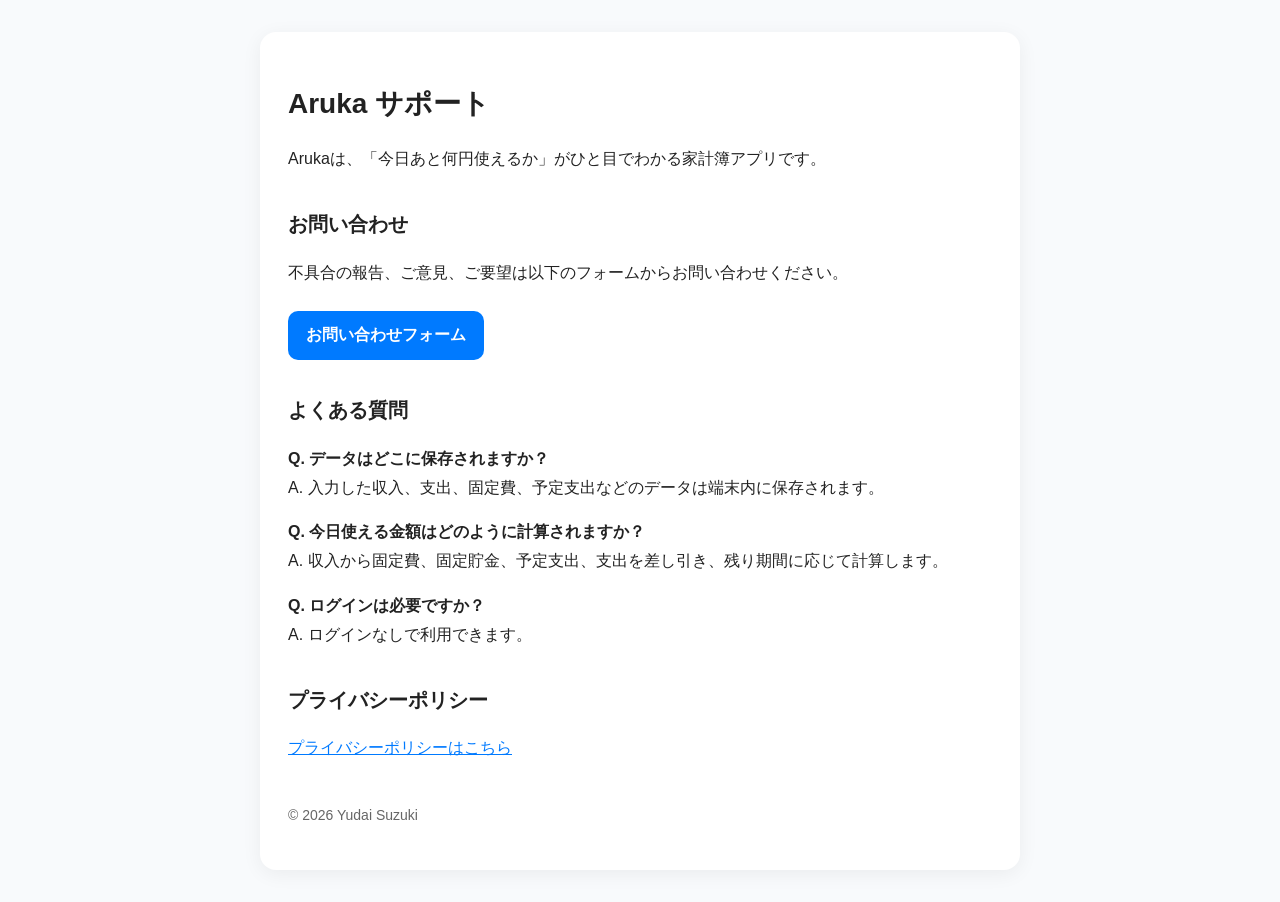
==== index.html @ a2d55c23 "INI" ====
<!DOCTYPE html>
<html lang="ja">
<head>
  <meta charset="UTF-8">
  <meta name="viewport" content="width=device-width, initial-scale=1.0">
  <title>Aruka サポート</title>
  <style>
    body {
      font-family: -apple-system, BlinkMacSystemFont, "Helvetica Neue", Arial, sans-serif;
      line-height: 1.8;
      max-width: 760px;
      margin: 0 auto;
      padding: 32px 20px;
      color: #222;
      background: #f8fafc;
    }
    main {
      background: #fff;
      padding: 28px;
      border-radius: 16px;
      box-shadow: 0 4px 20px rgba(0,0,0,0.06);
    }
    h1 {
      font-size: 28px;
      margin-bottom: 16px;
    }
    h2 {
      margin-top: 32px;
      font-size: 20px;
    }
    a {
      color: #007aff;
    }
    .button {
      display: inline-block;
      margin-top: 8px;
      padding: 10px 18px;
      background: #007aff;
      color: #fff;
      text-decoration: none;
      border-radius: 10px;
      font-weight: 600;
    }
    .footer {
      margin-top: 40px;
      font-size: 14px;
      color: #666;
    }
  </style>
</head>
<body>
  <main>
    <h1>Aruka サポート</h1>

    <p>
      Arukaは、「今日あと何円使えるか」がひと目でわかる家計簿アプリです。
    </p>

    <h2>お問い合わせ</h2>
    <p>
      不具合の報告、ご意見、ご要望は以下のフォームからお問い合わせください。
    </p>

    <p>
      <a class="button" href="ここにGoogleフォームのURLを入れる" target="_blank" rel="noopener">
        お問い合わせフォーム
      </a>
    </p>

    <h2>よくある質問</h2>

    <p>
      <strong>Q. データはどこに保存されますか？</strong><br>
      A. 入力した収入、支出、固定費、予定支出などのデータは端末内に保存されます。
    </p>

    <p>
      <strong>Q. 今日使える金額はどのように計算されますか？</strong><br>
      A. 収入から固定費、固定貯金、予定支出、支出を差し引き、残り期間に応じて計算します。
    </p>

    <p>
      <strong>Q. ログインは必要ですか？</strong><br>
      A. ログインなしで利用できます。
    </p>

    <h2>プライバシーポリシー</h2>
    <p>
      <a href="./privacy.html">プライバシーポリシーはこちら</a>
    </p>

    <p class="footer">
      © 2026 Yudai Suzuki
    </p>
  </main>
</body>
</html>
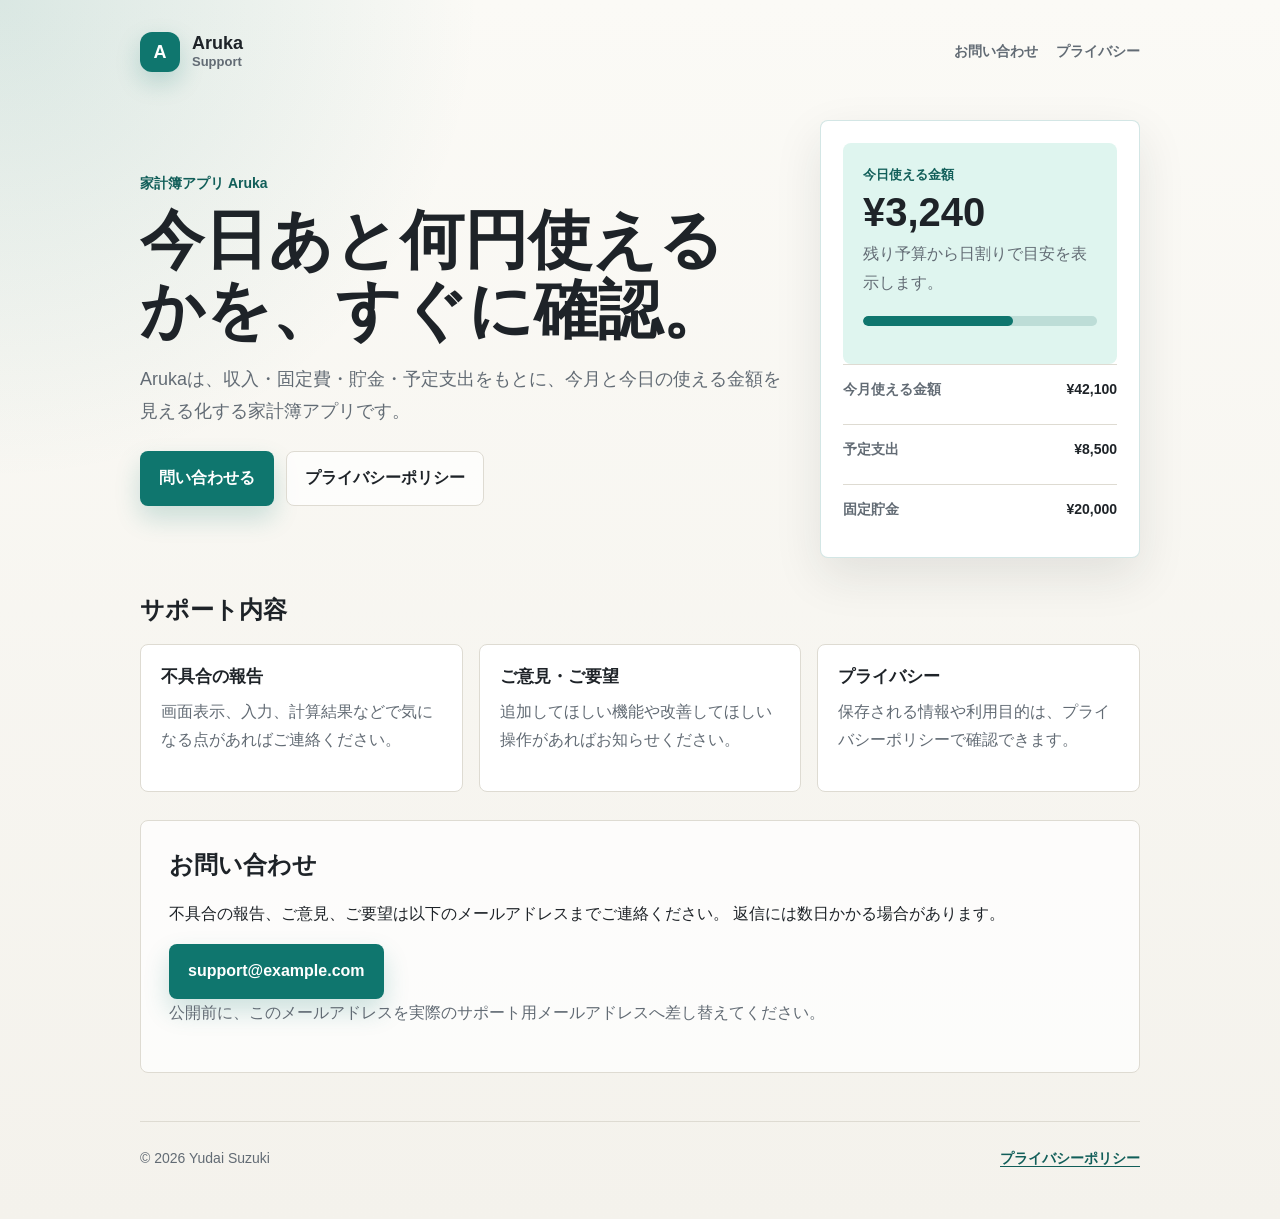
==== commit 4866897e: "修正" ====
--- a/index.html
+++ b/index.html
@@ -4,94 +4,93 @@
   <meta charset="UTF-8">
   <meta name="viewport" content="width=device-width, initial-scale=1.0">
   <title>Aruka サポート</title>
-  <style>
-    body {
-      font-family: -apple-system, BlinkMacSystemFont, "Helvetica Neue", Arial, sans-serif;
-      line-height: 1.8;
-      max-width: 760px;
-      margin: 0 auto;
-      padding: 32px 20px;
-      color: #222;
-      background: #f8fafc;
-    }
-    main {
-      background: #fff;
-      padding: 28px;
-      border-radius: 16px;
-      box-shadow: 0 4px 20px rgba(0,0,0,0.06);
-    }
-    h1 {
-      font-size: 28px;
-      margin-bottom: 16px;
-    }
-    h2 {
-      margin-top: 32px;
-      font-size: 20px;
-    }
-    a {
-      color: #007aff;
-    }
-    .button {
-      display: inline-block;
-      margin-top: 8px;
-      padding: 10px 18px;
-      background: #007aff;
-      color: #fff;
-      text-decoration: none;
-      border-radius: 10px;
-      font-weight: 600;
-    }
-    .footer {
-      margin-top: 40px;
-      font-size: 14px;
-      color: #666;
-    }
-  </style>
+  <meta name="description" content="家計簿アプリ Aruka のサポートページです。お問い合わせ先とプライバシーポリシーを掲載しています。">
+  <link rel="stylesheet" href="./style.css">
 </head>
 <body>
-  <main>
-    <h1>Aruka サポート</h1>
+  <div class="page">
+    <header class="site-header">
+      <a class="brand" href="./index.html" aria-label="Aruka サポート トップ">
+        <span class="brand-mark">A</span>
+        <span>
+          <span class="brand-name">Aruka</span>
+          <span class="brand-label">Support</span>
+        </span>
+      </a>
+      <nav class="nav" aria-label="ページ内メニュー">
+        <a href="#contact">お問い合わせ</a>
+        <a href="./privacy.html">プライバシー</a>
+      </nav>
+    </header>
 
-    <p>
-      Arukaは、「今日あと何円使えるか」がひと目でわかる家計簿アプリです。
-    </p>
+    <main>
+      <section class="hero" aria-labelledby="hero-title">
+        <div>
+          <p class="eyebrow">家計簿アプリ Aruka</p>
+          <h1 id="hero-title">今日あと何円使えるかを、すぐに確認。</h1>
+          <p class="lead">
+            Arukaは、収入・固定費・貯金・予定支出をもとに、今月と今日の使える金額を見える化する家計簿アプリです。
+          </p>
+          <div class="actions">
+            <a class="button" href="#contact">問い合わせる</a>
+            <a class="button secondary" href="./privacy.html">プライバシーポリシー</a>
+          </div>
+        </div>
 
-    <h2>お問い合わせ</h2>
-    <p>
-      不具合の報告、ご意見、ご要望は以下のフォームからお問い合わせください。
-    </p>
+        <aside class="app-panel" aria-label="Arukaの表示イメージ">
+          <div class="amount-card">
+            <p class="amount-label">今日使える金額</p>
+            <p class="amount">¥3,240</p>
+            <p class="note">残り予算から日割りで目安を表示します。</p>
+            <div class="meter" aria-hidden="true"><span></span></div>
+          </div>
+          <ul class="mini-list">
+            <li><span>今月使える金額</span><strong>¥42,100</strong></li>
+            <li><span>予定支出</span><strong>¥8,500</strong></li>
+            <li><span>固定貯金</span><strong>¥20,000</strong></li>
+          </ul>
+        </aside>
+      </section>
 
-    <p>
-      <a class="button" href="ここにGoogleフォームのURLを入れる" target="_blank" rel="noopener">
-        お問い合わせフォーム
-      </a>
-    </p>
+      <section class="section plain" aria-labelledby="features-title">
+        <h2 id="features-title">サポート内容</h2>
+        <div class="grid">
+          <article class="info-card">
+            <h3>不具合の報告</h3>
+            <p>画面表示、入力、計算結果などで気になる点があればご連絡ください。</p>
+          </article>
+          <article class="info-card">
+            <h3>ご意見・ご要望</h3>
+            <p>追加してほしい機能や改善してほしい操作があればお知らせください。</p>
+          </article>
+          <article class="info-card">
+            <h3>プライバシー</h3>
+            <p>保存される情報や利用目的は、プライバシーポリシーで確認できます。</p>
+          </article>
+        </div>
+      </section>
 
-    <h2>よくある質問</h2>
+      <section id="contact" class="section" aria-labelledby="contact-title">
+        <h2 id="contact-title">お問い合わせ</h2>
+        <p>
+          不具合の報告、ご意見、ご要望は以下のメールアドレスまでご連絡ください。
+          返信には数日かかる場合があります。
+        </p>
+        <div class="actions">
+          <a class="button" href="mailto:support@example.com">
+            support@example.com
+          </a>
+        </div>
+        <p class="note">
+          公開前に、このメールアドレスを実際のサポート用メールアドレスへ差し替えてください。
+        </p>
+      </section>
+    </main>
 
-    <p>
-      <strong>Q. データはどこに保存されますか？</strong><br>
-      A. 入力した収入、支出、固定費、予定支出などのデータは端末内に保存されます。
-    </p>
-
-    <p>
-      <strong>Q. 今日使える金額はどのように計算されますか？</strong><br>
-      A. 収入から固定費、固定貯金、予定支出、支出を差し引き、残り期間に応じて計算します。
-    </p>
-
-    <p>
-      <strong>Q. ログインは必要ですか？</strong><br>
-      A. ログインなしで利用できます。
-    </p>
-
-    <h2>プライバシーポリシー</h2>
-    <p>
-      <a href="./privacy.html">プライバシーポリシーはこちら</a>
-    </p>
-
-    <p class="footer">
-      © 2026 Yudai Suzuki
-    </p>
-  </main>
+    <footer class="site-footer">
+      <span>© 2026 Yudai Suzuki</span>
+      <a href="./privacy.html">プライバシーポリシー</a>
+    </footer>
+  </div>
 </body>
-</html>+</html>
--- a/style.css
+++ b/style.css
@@ -0,0 +1,381 @@
+:root {
+  color-scheme: light;
+  --bg: #f4f2ec;
+  --surface: #ffffff;
+  --surface-soft: #f8f7f2;
+  --text: #1e2328;
+  --muted: #626b74;
+  --line: #dedbd2;
+  --accent: #0f766e;
+  --accent-strong: #115e59;
+  --accent-soft: #dff5ef;
+  --shadow: 0 18px 48px rgba(30, 35, 40, 0.10);
+}
+
+* {
+  box-sizing: border-box;
+}
+
+html {
+  scroll-behavior: smooth;
+}
+
+body {
+  margin: 0;
+  color: var(--text);
+  background:
+    radial-gradient(circle at top left, rgba(15, 118, 110, 0.14), transparent 30rem),
+    linear-gradient(180deg, #fbfaf6 0%, var(--bg) 100%);
+  font-family: -apple-system, BlinkMacSystemFont, "Segoe UI", "Hiragino Sans", "Hiragino Kaku Gothic ProN", "Yu Gothic", Meiryo, sans-serif;
+  font-size: 16px;
+  line-height: 1.8;
+  letter-spacing: 0;
+}
+
+a {
+  color: var(--accent-strong);
+  font-weight: 700;
+  text-decoration-thickness: 0.08em;
+  text-underline-offset: 0.18em;
+}
+
+.page {
+  width: min(100%, 1040px);
+  margin: 0 auto;
+  padding: 32px 20px 48px;
+}
+
+.site-header,
+.site-footer {
+  display: flex;
+  align-items: center;
+  justify-content: space-between;
+  gap: 16px;
+}
+
+.site-header {
+  margin-bottom: 48px;
+}
+
+.brand {
+  display: inline-flex;
+  align-items: center;
+  gap: 12px;
+  color: inherit;
+  text-decoration: none;
+}
+
+.brand-mark {
+  display: grid;
+  place-items: center;
+  width: 40px;
+  height: 40px;
+  border-radius: 12px;
+  background: var(--accent);
+  color: #fff;
+  font-size: 18px;
+  font-weight: 800;
+  line-height: 1;
+  box-shadow: 0 10px 24px rgba(15, 118, 110, 0.22);
+}
+
+.brand-name {
+  display: block;
+  font-size: 18px;
+  font-weight: 800;
+  line-height: 1.2;
+}
+
+.brand-label {
+  display: block;
+  color: var(--muted);
+  font-size: 13px;
+  font-weight: 600;
+  line-height: 1.3;
+}
+
+.nav {
+  display: flex;
+  flex-wrap: wrap;
+  gap: 8px 18px;
+}
+
+.nav a {
+  color: var(--muted);
+  font-size: 14px;
+  font-weight: 700;
+  text-decoration: none;
+}
+
+.hero {
+  display: grid;
+  grid-template-columns: minmax(0, 1fr) 320px;
+  gap: 32px;
+  align-items: center;
+  margin-bottom: 36px;
+}
+
+.eyebrow {
+  margin: 0 0 10px;
+  color: var(--accent-strong);
+  font-size: 14px;
+  font-weight: 800;
+}
+
+h1,
+h2,
+h3,
+p {
+  margin-top: 0;
+}
+
+h1 {
+  max-width: 720px;
+  margin-bottom: 18px;
+  font-size: clamp(34px, 6vw, 64px);
+  line-height: 1.08;
+}
+
+h2 {
+  margin-bottom: 18px;
+  font-size: 24px;
+  line-height: 1.35;
+}
+
+h3 {
+  margin-bottom: 8px;
+  font-size: 17px;
+  line-height: 1.45;
+}
+
+.lead {
+  max-width: 720px;
+  margin-bottom: 24px;
+  color: var(--muted);
+  font-size: 18px;
+}
+
+.actions {
+  display: flex;
+  flex-wrap: wrap;
+  gap: 12px;
+}
+
+.button {
+  display: inline-flex;
+  align-items: center;
+  justify-content: center;
+  min-height: 48px;
+  padding: 12px 18px;
+  border: 1px solid transparent;
+  border-radius: 8px;
+  background: var(--accent);
+  color: #fff;
+  font-weight: 800;
+  text-decoration: none;
+  box-shadow: 0 12px 26px rgba(15, 118, 110, 0.20);
+}
+
+.button.secondary {
+  border-color: var(--line);
+  background: rgba(255, 255, 255, 0.72);
+  color: var(--text);
+  box-shadow: none;
+}
+
+.app-panel {
+  padding: 22px;
+  border: 1px solid rgba(15, 118, 110, 0.18);
+  border-radius: 8px;
+  background: var(--surface);
+  box-shadow: var(--shadow);
+}
+
+.amount-card {
+  padding: 20px;
+  border-radius: 8px;
+  background: var(--accent-soft);
+}
+
+.amount-label {
+  margin-bottom: 4px;
+  color: var(--accent-strong);
+  font-size: 13px;
+  font-weight: 800;
+}
+
+.amount {
+  margin-bottom: 6px;
+  font-size: 40px;
+  font-weight: 900;
+  line-height: 1.1;
+}
+
+.meter {
+  height: 10px;
+  margin: 18px 0;
+  overflow: hidden;
+  border-radius: 999px;
+  background: rgba(17, 94, 89, 0.16);
+}
+
+.meter span {
+  display: block;
+  width: 64%;
+  height: 100%;
+  border-radius: inherit;
+  background: var(--accent);
+}
+
+.mini-list {
+  display: grid;
+  gap: 10px;
+  margin: 0;
+  padding: 0;
+  list-style: none;
+}
+
+.mini-list li {
+  display: flex;
+  justify-content: space-between;
+  gap: 16px;
+  padding: 12px 0;
+  border-top: 1px solid var(--line);
+  color: var(--muted);
+  font-size: 14px;
+  font-weight: 700;
+}
+
+.mini-list strong {
+  color: var(--text);
+}
+
+.section {
+  margin-top: 28px;
+  padding: 28px;
+  border: 1px solid var(--line);
+  border-radius: 8px;
+  background: rgba(255, 255, 255, 0.76);
+}
+
+.section.plain {
+  padding: 0;
+  border: 0;
+  background: transparent;
+}
+
+.grid {
+  display: grid;
+  grid-template-columns: repeat(3, minmax(0, 1fr));
+  gap: 16px;
+}
+
+.info-card {
+  padding: 20px;
+  border: 1px solid var(--line);
+  border-radius: 8px;
+  background: var(--surface);
+}
+
+.info-card p,
+.policy-content p,
+.note {
+  color: var(--muted);
+}
+
+.policy-layout {
+  display: grid;
+  grid-template-columns: 220px minmax(0, 1fr);
+  gap: 32px;
+  align-items: start;
+}
+
+.toc {
+  position: sticky;
+  top: 20px;
+  padding: 18px;
+  border: 1px solid var(--line);
+  border-radius: 8px;
+  background: rgba(255, 255, 255, 0.76);
+}
+
+.toc p {
+  margin-bottom: 8px;
+  color: var(--text);
+  font-size: 13px;
+  font-weight: 800;
+}
+
+.toc a {
+  display: block;
+  padding: 6px 0;
+  color: var(--muted);
+  font-size: 14px;
+  font-weight: 700;
+  text-decoration: none;
+}
+
+.policy-content {
+  padding: 32px;
+  border: 1px solid var(--line);
+  border-radius: 8px;
+  background: var(--surface);
+  box-shadow: var(--shadow);
+}
+
+.policy-content section {
+  padding: 22px 0;
+  border-bottom: 1px solid var(--line);
+}
+
+.policy-content section:first-of-type {
+  padding-top: 0;
+}
+
+.policy-content section:last-of-type {
+  padding-bottom: 0;
+  border-bottom: 0;
+}
+
+.site-footer {
+  margin-top: 48px;
+  padding-top: 24px;
+  border-top: 1px solid var(--line);
+  color: var(--muted);
+  font-size: 14px;
+}
+
+@media (max-width: 780px) {
+  .page {
+    padding: 24px 16px 36px;
+  }
+
+  .site-header,
+  .site-footer {
+    align-items: flex-start;
+    flex-direction: column;
+  }
+
+  .hero,
+  .policy-layout {
+    grid-template-columns: 1fr;
+  }
+
+  .hero {
+    gap: 24px;
+    margin-bottom: 28px;
+  }
+
+  .grid {
+    grid-template-columns: 1fr;
+  }
+
+  .section,
+  .policy-content {
+    padding: 22px;
+  }
+
+  .toc {
+    position: static;
+  }
+}
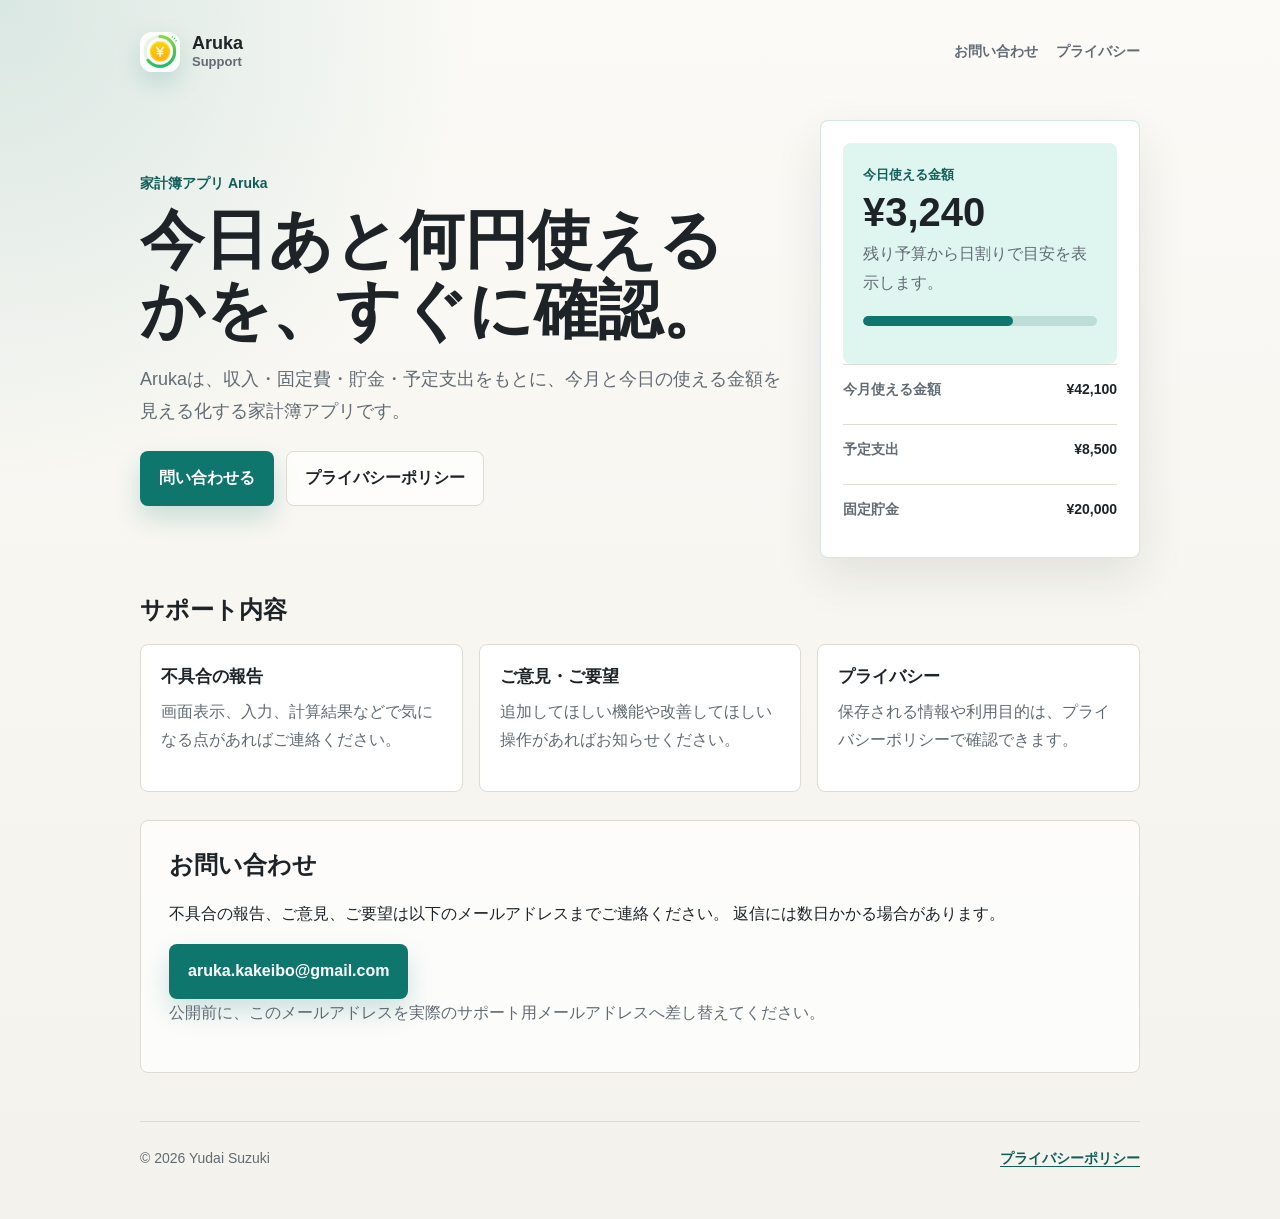
==== commit 062b040b: "アイコン追加とメール変更" ====
--- a/index.html
+++ b/index.html
@@ -5,13 +5,15 @@
   <meta name="viewport" content="width=device-width, initial-scale=1.0">
   <title>Aruka サポート</title>
   <meta name="description" content="家計簿アプリ Aruka のサポートページです。お問い合わせ先とプライバシーポリシーを掲載しています。">
+  <link rel="icon" href="./Icon.png">
+  <link rel="apple-touch-icon" href="./Icon.png">
   <link rel="stylesheet" href="./style.css">
 </head>
 <body>
   <div class="page">
     <header class="site-header">
       <a class="brand" href="./index.html" aria-label="Aruka サポート トップ">
-        <span class="brand-mark">A</span>
+        <img class="brand-mark" src="./Icon.png" alt="" width="40" height="40">
         <span>
           <span class="brand-name">Aruka</span>
           <span class="brand-label">Support</span>
@@ -77,8 +79,8 @@
           返信には数日かかる場合があります。
         </p>
         <div class="actions">
-          <a class="button" href="mailto:support@example.com">
-            support@example.com
+          <a class="button" href="mailto:aruka.kakeibo@gmail.com">
+            aruka.kakeibo@gmail.com
           </a>
         </div>
         <p class="note">
--- a/style.css
+++ b/style.css
@@ -66,17 +66,11 @@
 }
 
 .brand-mark {
-  display: grid;
-  place-items: center;
   width: 40px;
   height: 40px;
   border-radius: 12px;
-  background: var(--accent);
-  color: #fff;
-  font-size: 18px;
-  font-weight: 800;
-  line-height: 1;
-  box-shadow: 0 10px 24px rgba(15, 118, 110, 0.22);
+  object-fit: cover;
+  box-shadow: 0 10px 24px rgba(15, 118, 110, 0.18);
 }
 
 .brand-name {
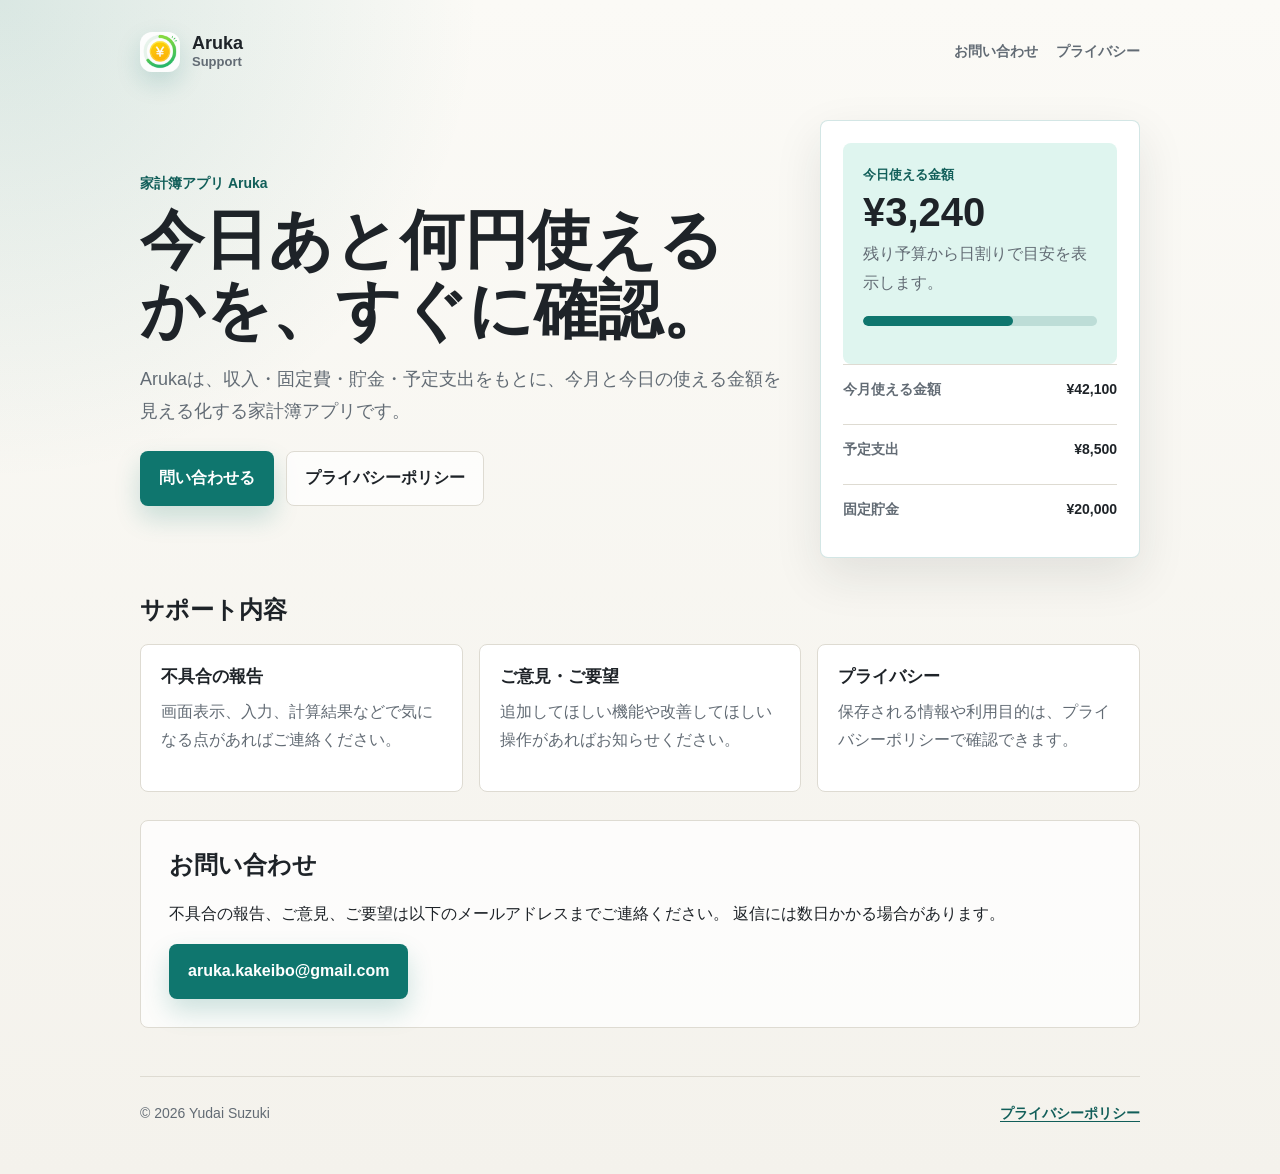
==== commit e1118d33: "軽微な修正" ====
--- a/index.html
+++ b/index.html
@@ -83,9 +83,6 @@
             aruka.kakeibo@gmail.com
           </a>
         </div>
-        <p class="note">
-          公開前に、このメールアドレスを実際のサポート用メールアドレスへ差し替えてください。
-        </p>
       </section>
     </main>
 
